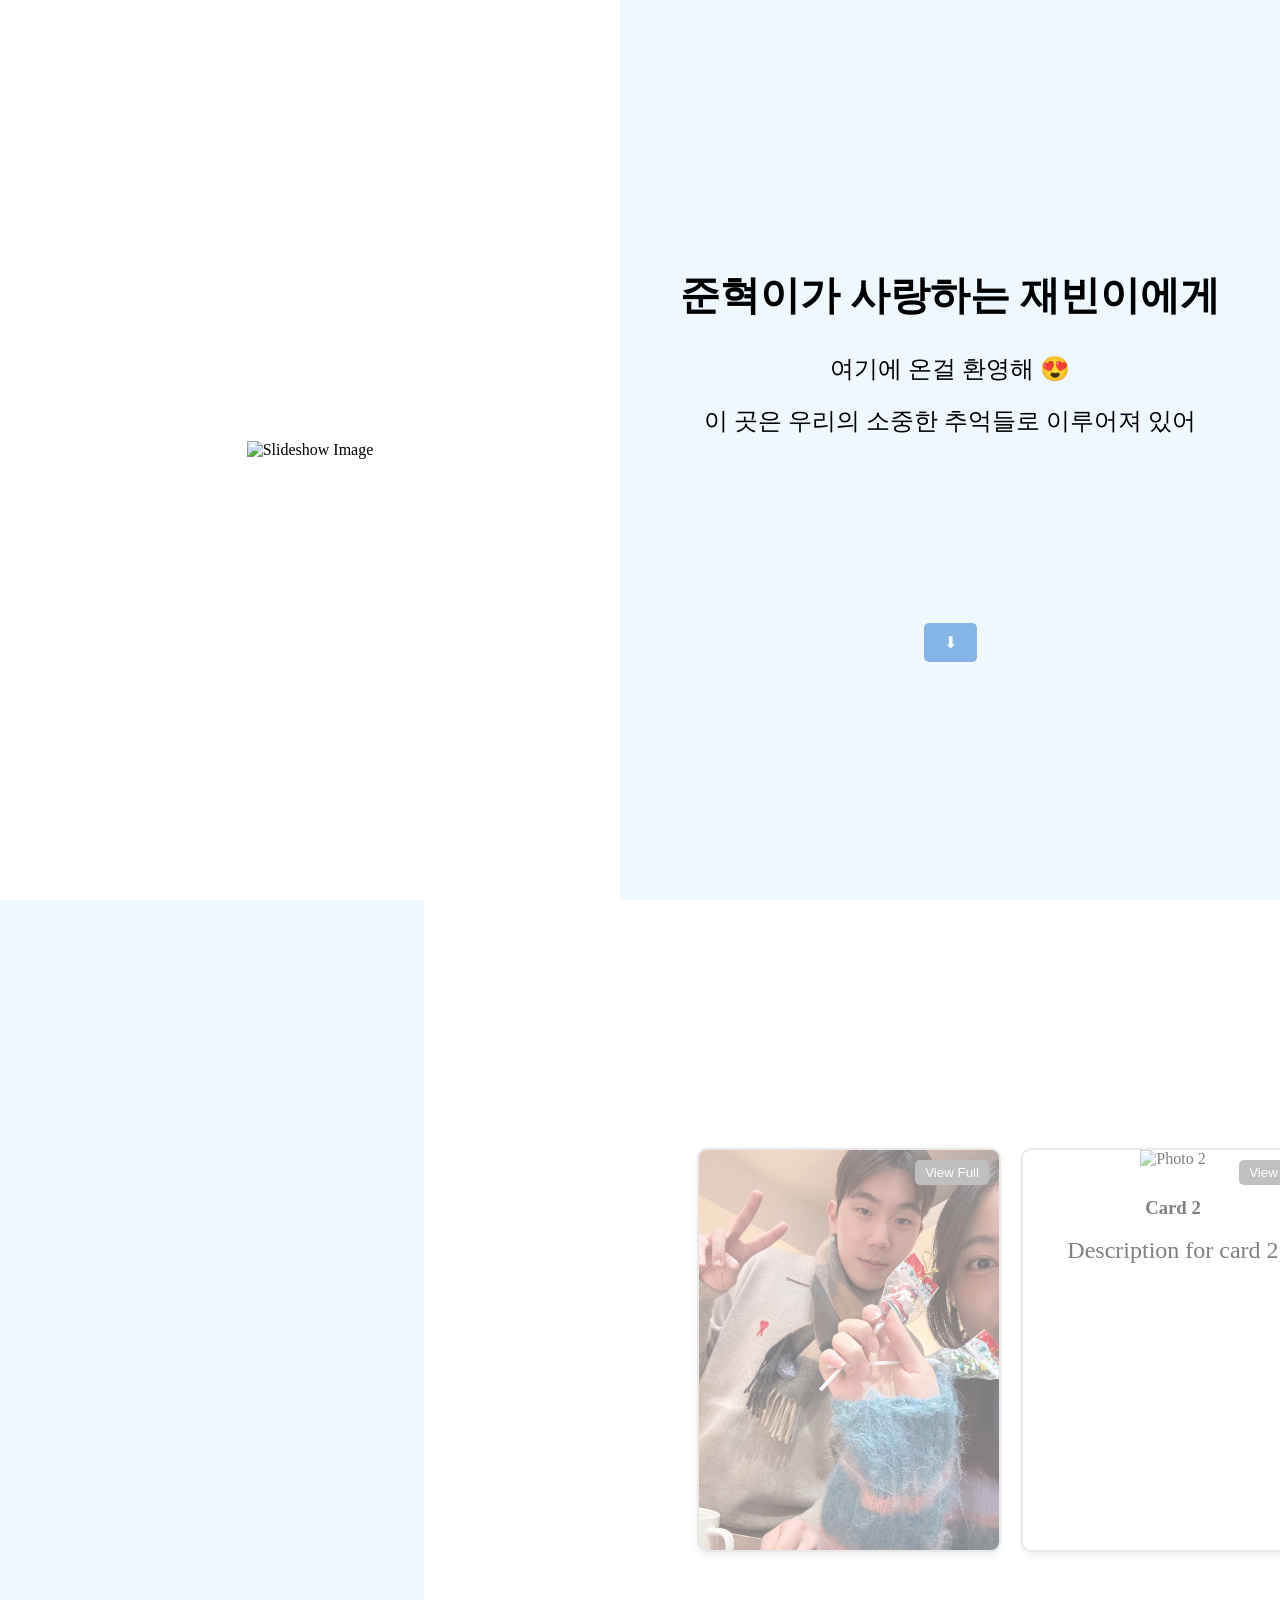
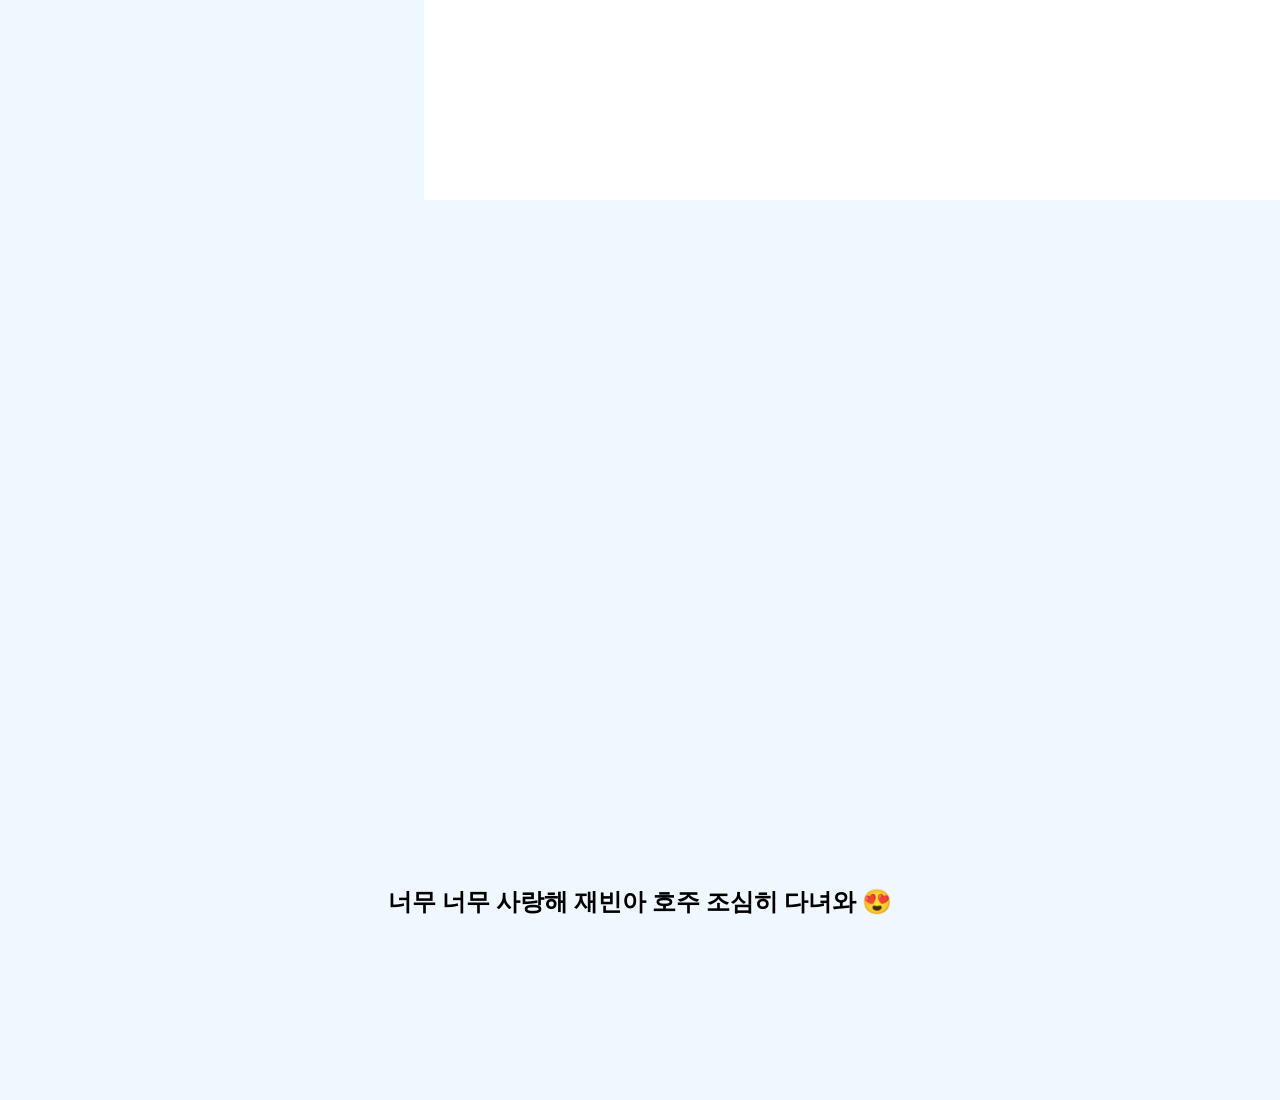
==== index.html @ f27ebbc4 "Initial commit 2" ====
<!DOCTYPE html>
<html lang="en">
  <head>
    <meta charset="UTF-8" />
    <meta name="viewport" content="width=device-width, initial-scale=1.0" />
    <title>준혁❤️재빈</title>
    <link rel="stylesheet" href="style.css" />
  </head>
  <body>
    <audio src="inspiring-piano-music-293598.mp3" autoplay loop></audio>
    <!-- 상단 영역 -->
    <div class="top-container">
      <!-- 왼쪽 이미지 영역 -->
      <div class="image-container">
        <img
          id="current-image"
          src="images/IMG_1219.jpeg"
          alt="Slideshow Image"
        />
      </div>
      <!-- 오른쪽 텍스트 영역 -->
      <div class="content-container">
        <h1 class="line" style="opacity: 0">준혁이가 사랑하는 재빈이에게</h1>
        <div class="line" style="opacity: 0">여기에 온걸 환영해 😍</div>
        <div class="line" style="opacity: 0">
          이 곳은 우리의 소중한 추억들로 이루어져 있어
        </div>
        <div class="line" style="opacity: 0">
          준혁이와 재빈이의 기록을 담는 공간이 되길 바래
        </div>
        <div class="line" style="opacity: 0">
          (아직 모든 기능이 완성된건 아니야 😝)
        </div>
        <div class="line" style="opacity: 0">아래 버튼을 눌러서 이동 !</div>

        <button id="scroll-btn" class="scroll-btn">⬇</button>
      </div>
    </div>

    <div class="split-container">
      <div class="left-section">
        <h2 id="left-title" class="newline" style="opacity: 0">
          카드를 하나씩 눌러봐
        </h2>
        <p id="left-content" class="newline" style="opacity: 0">
          우리의 추억이 담긴 카드들이야 😍
        </p>
        <p id="left-extra" class="newline" style="opacity: 0">
          (다 보고 나면 아래로 스크롤)
        </p>
      </div>
      <!-- 카드 영역 -->
      <div class="right-section">
        <div class="card-wrapper">
          <div class="card-container">
            <!-- 카드들이 동적으로 생성됩니다. -->
          </div>
        </div>
      </div>
    </div>
    <div class="top-container" id="finish">
      <div class="youtube-container">
        <iframe
          width="900"
          height="500"
          src="https://www.youtube.com/embed/영상ID"
          title="YouTube video player"
          frameborder="0"
          allow="accelerometer; autoplay; clipboard-write; encrypted-media; gyroscope; picture-in-picture"
          allowfullscreen
        >
        </iframe>
        <h2>너무 너무 사랑해 재빈아 호주 조심히 다녀와 😍</h2>
      </div>
    </div>

    <!-- 모달 팝업 (추가된 코드) -->
    <div id="image-modal" class="modal hidden">
      <div class="modal-content">
        <span id="close-modal" class="close-btn">&times;</span>
        <img id="modal-image" src="" alt="Full Image" />
      </div>
    </div>
    <script src="script.js"></script>
  </body>
</html>
---- style.css ----
/* 기본 스타일링 */
body {
  display: flex;
  flex-direction: column; /* 세로 방향으로 영역 배치 */
  justify-content: flex-start; /* 상단부터 배치 */
  align-items: center; /* 수평 중앙 정렬 */
  min-height: 100vh;
  margin: 0;
  background: #f0f0f0;
}

html {
  margin: 0;
  padding: 0;
  box-sizing: border-box;
  height: 100%;
}

h1 {
  font-size: 3rem; /* 제목 크기 설정 */
  margin: 0;
}

p {
  font-size: 1.5rem; /* 부제목 크기 설정 */
  margin-top: 10px;
}

/* 상단 영역 스타일링 */
.top-container {
  width: 100%; /* 화면 전체 너비 사용 */
  height: 100vh; /* 뷰포트 높이의 100% */
  display: flex; /* 중앙 정렬을 위해 flexbox 사용 */

  background-color: #f0f8ff; /* 배경색 설정 (원하는 색으로 변경 가능) */
  text-align: center;
}

.line {
  font-size: 1.5rem;
  margin: 10px 0;
  opacity: 0; /* 초기 상태에서 숨김 */
  transition: opacity 0.5s ease-in-out; /* 부드러운 전환 효과 */
}
.newline {
  font-size: 1.5rem;
  margin: 10px 0;
  opacity: 0; /* 초기 상태에서 숨김 */
}

.newline.transition {
  transition: opacity 0.5s ease-in; /* 부드러운 전환 효과 */
}
/* 왼쪽 이미지 영역 */
.image-container {
  flex: 1; /* 화면의 절반 차지 */
  display: flex;
  justify-content: center; /* 이미지 중앙 정렬 */
  align-items: center; /* 이미지 수직 중앙 정렬 */
  background-color: #ffffff;
}

.image-container img {
  max-width: 100%; /* 이미지가 컨테이너 너비를 넘지 않도록 제한 */
  max-height: 100%; /* 이미지가 컨테이너 높이를 넘지 않도록 제한 */
  object-fit: cover; /* 비율 유지하며 컨테이너에 맞춤 */
}

/* 오른쪽 텍스트 영역 */
.content-container {
  flex: 1; /* 화면의 절반 차지 */
  padding: 20px;
  display: flex;
  flex-direction: column;
  justify-content: center; /* 텍스트 수직 중앙 정렬 */
}

.content-container h1 {
  font-size: 2.5rem;
  margin-bottom: 20px;
}

.content-container p {
  font-size: 1.2rem;
}
/* 화살표 버튼 스타일 */
.scroll-btn {
  align-self: center; /* 수평 중앙 정렬 */
  position: relative;
  bottom: -20px; /* 중앙 하단으로 이동 */
  padding: 10px 20px;
  font-size: 1rem;
  background-color: #85b4e6;
  color: white;
  border: none;
  border-radius: 5px;
}

.scroll-btn:hover {
  background-color: #0056b3; /* 호버 시 색상 변경 */
}
/* 전체 컨테이너 */
.split-container {
  display: flex; /* Flexbox 사용 */
  width: 100%; /* 전체 화면 너비 사용 */
  height: 100vh; /* 전체 화면 높이 */
}

/* 좌측 섹션 */
.left-section {
  flex: 0 0 30%; /* 고정된 비율 (50%) */
  background-color: #f0f8ff; /* 원하는 배경색 설정 */
  display: flex;
  flex-direction: column;
  justify-content: center; /* 수직 중앙 정렬 */
  align-items: center; /* 수평 중앙 정렬 */
  padding: 20px;
  z-index: 2; /* 기본 z-index 값 */
}

/* 우측 섹션 (카드 영역) */
.right-section {
  flex: 0 0 70%; /* 우측 섹션이 화면의 절반 차지 */
  background-color: #ffffff; /* 원하는 배경색 설정 */
  display: flex;
  justify-content: center; /* 카드가 중앙에 위치하도록 설정 */
  align-items: center; /* 수직 중앙 정렬 */
}

/* 카드 래퍼 (카드 영역) */
.card-wrapper {
  max-width: 100%; /* 부모 요소의 너비를 넘지 않도록 제한 */
  height: 100vh; /* 뷰포트 높이의 100% */
  display: flex; /* 중앙 정렬을 위해 flexbox 사용 */
  flex-direction: column; /* 세로 방향 정렬 */
  justify-content: center; /* 수직 중앙 정렬 */
  align-items: center; /* 수평 중앙 정렬 */
  text-align: center;
}

/* 카드 컨테이너 */
.card-container {
  display: flex; /* 카드들을 가로로 나열 */
  transition: transform 0.5s ease; /* 부드러운 이동 애니메이션 */
}
/* 이미지 스타일링 */
.card-img {
  height: 100%;
}

/* 카드 내용 스타일링 */
.card-content {
  padding: 10px;
}

/* 포커스된 카드 (확대 효과) */
.card.focused {
  transform: scale(1.6);
  transition: transform 0.3s ease-in-out, box-shadow 0.3s ease-in-out;
  box-shadow: 0px 8px 12px rgba(0, 0, 0, 0.3);
}

/* 모든 카드에 부드러운 크기 변경 애니메이션 추가 */
.card {
  flex-shrink: 0;
  width: 300px;
  height: 400px;
  overflow: hidden; /* 카드 영역을 벗어난 내용 숨기기 */
  background: white;
  border-radius: 10px;
  border: 2px solid lightgray;
  box-shadow: 0px 4px 6px rgba(0, 0, 0, 0.1);
  margin-right: 20px;
  z-index: 1; /* 기본 z-index 값 */

  /* 크기와 투명도 변화 애니메이션 */
  transition: transform 0.3s ease-in-out, box-shadow 0.3s ease-in-out,
    opacity 0.3s ease-in-out;

  /* 기본적으로 흐림 효과 */
  opacity: 0.5; /* 흐림 정도를 설정 (0.5 = 반투명) */
}
.card {
  position: relative; /* 버튼 위치를 조정하기 위해 부모 요소에 상대 위치 설정 */
}

.popup-btn {
  position: absolute;
  top: 10px;
  right: 10px;
  background-color: gray;
  color: white;
  border: none;
  border-radius: 5px;
  padding: 5px 10px;
  cursor: pointer;
}

.popup-btn:hover {
  background-color: #0056b3;
}
/* 포커스된 카드 (확대 및 불투명) */
.card.focused {
  z-index: 10; /* 기본 z-index 값 */
  transform: scale(1.6); /* 클릭된 카드를 확대 */
  opacity: 1; /* 완전히 불투명하게 설정 */
}

/* 모달 기본 스타일 */
.modal {
  position: fixed;
  top: 0;
  left: 0;
  width: 100vw;
  height: 100vh;
  background-color: rgba(0, 0, 0, 0.8); /* 반투명 배경 */
  display: flex;
  justify-content: center;
  align-items: center;
  z-index: 1000; /* 다른 요소 위로 표시 */
}

/* 모달 숨김 상태 */
.hidden {
  display: none;
}

/* 모달 콘텐츠 */
.modal-content {
  position: relative;
}

.modal-content img {
  max-width: 90vw; /* 화면 너비의 최대값 */
  max-height: 80vh; /* 화면 높이의 최대값 */
}

/* 닫기 버튼 */
.close-btn {
  position: absolute;
  top: -10px;
  right: -10px;
  background-color: white;
  color: black;
  border-radius: 50%;
  width: 30px;
  height: 30px;
  display: flex;
  justify-content: center;
  align-items: center;
  font-size: 20px;
  font-weight: bold;
  cursor: pointer;
}

#finish {
  display: flex; /* Flexbox 활성화 */
  justify-content: center; /* 수평 중앙 정렬 */
  align-items: center; /* 수직 중앙 정렬 */
  height: 100vh; /* 화면 전체 높이 */
}
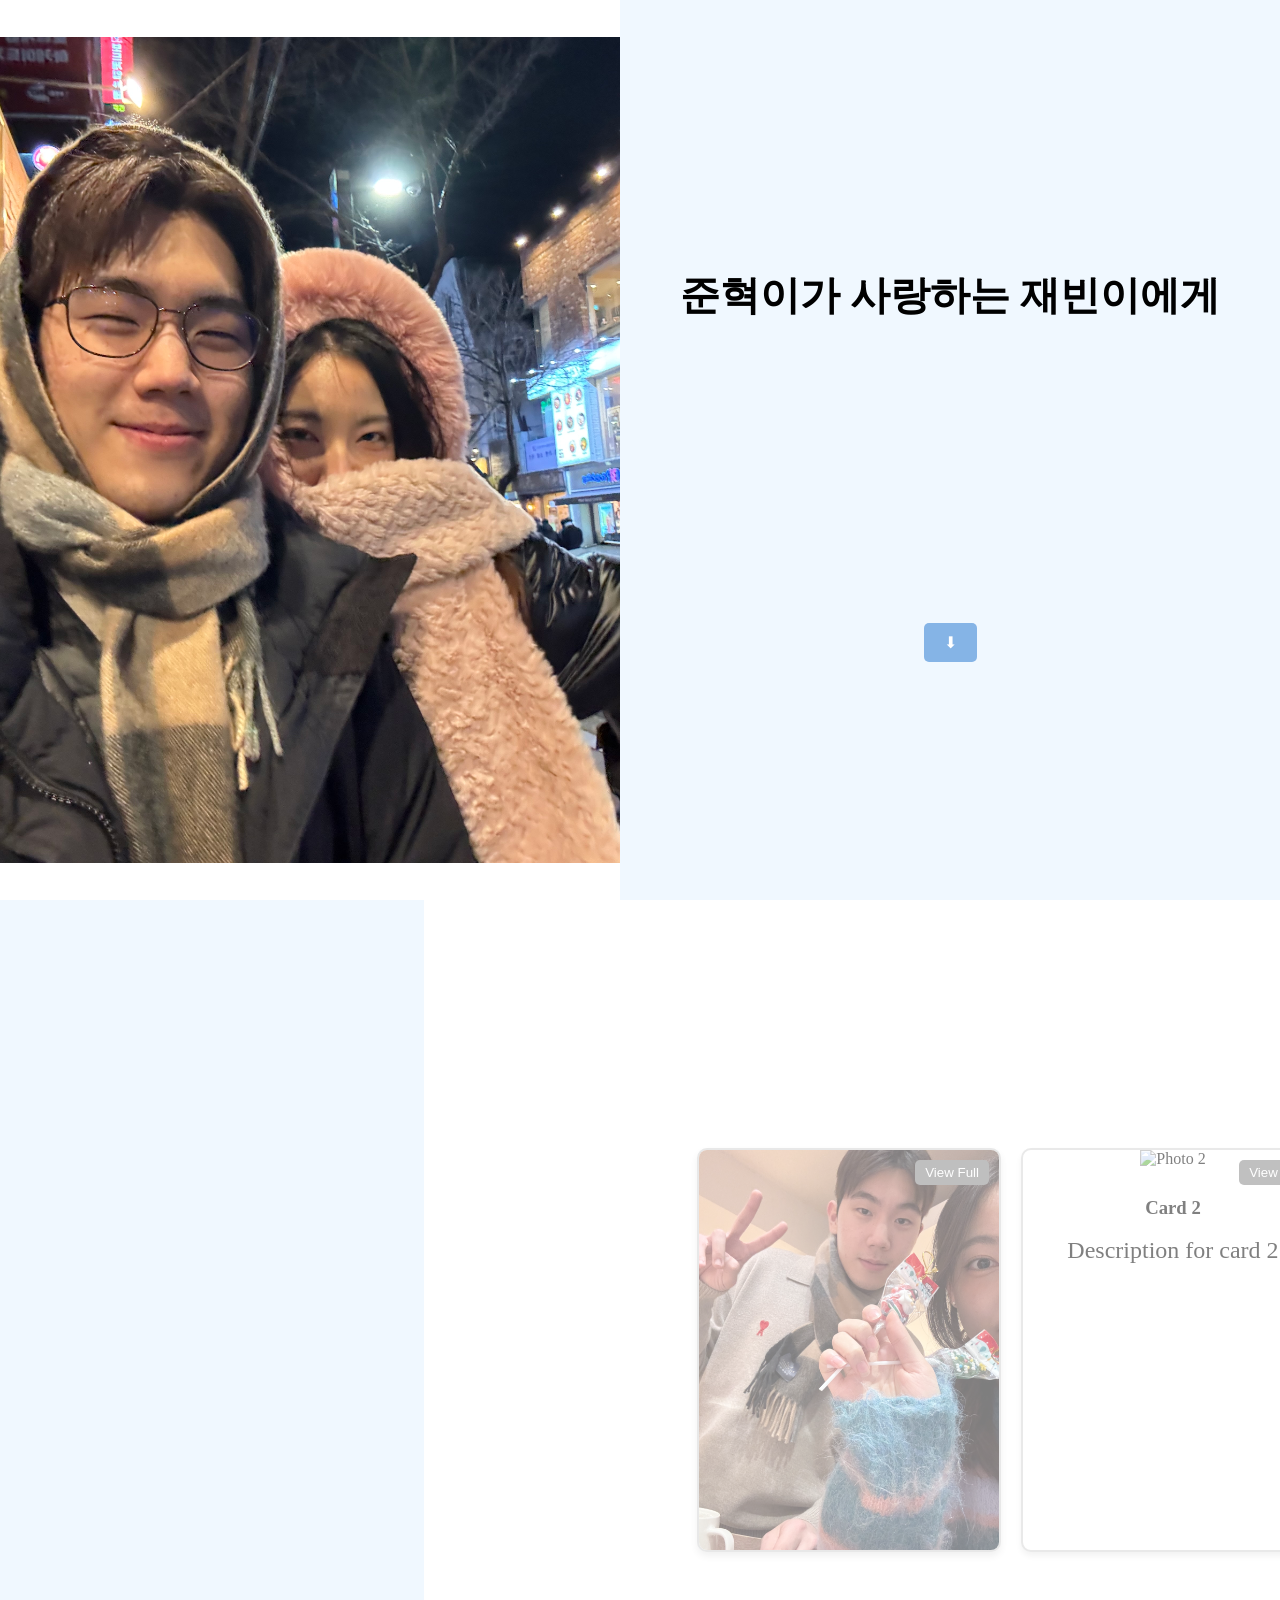
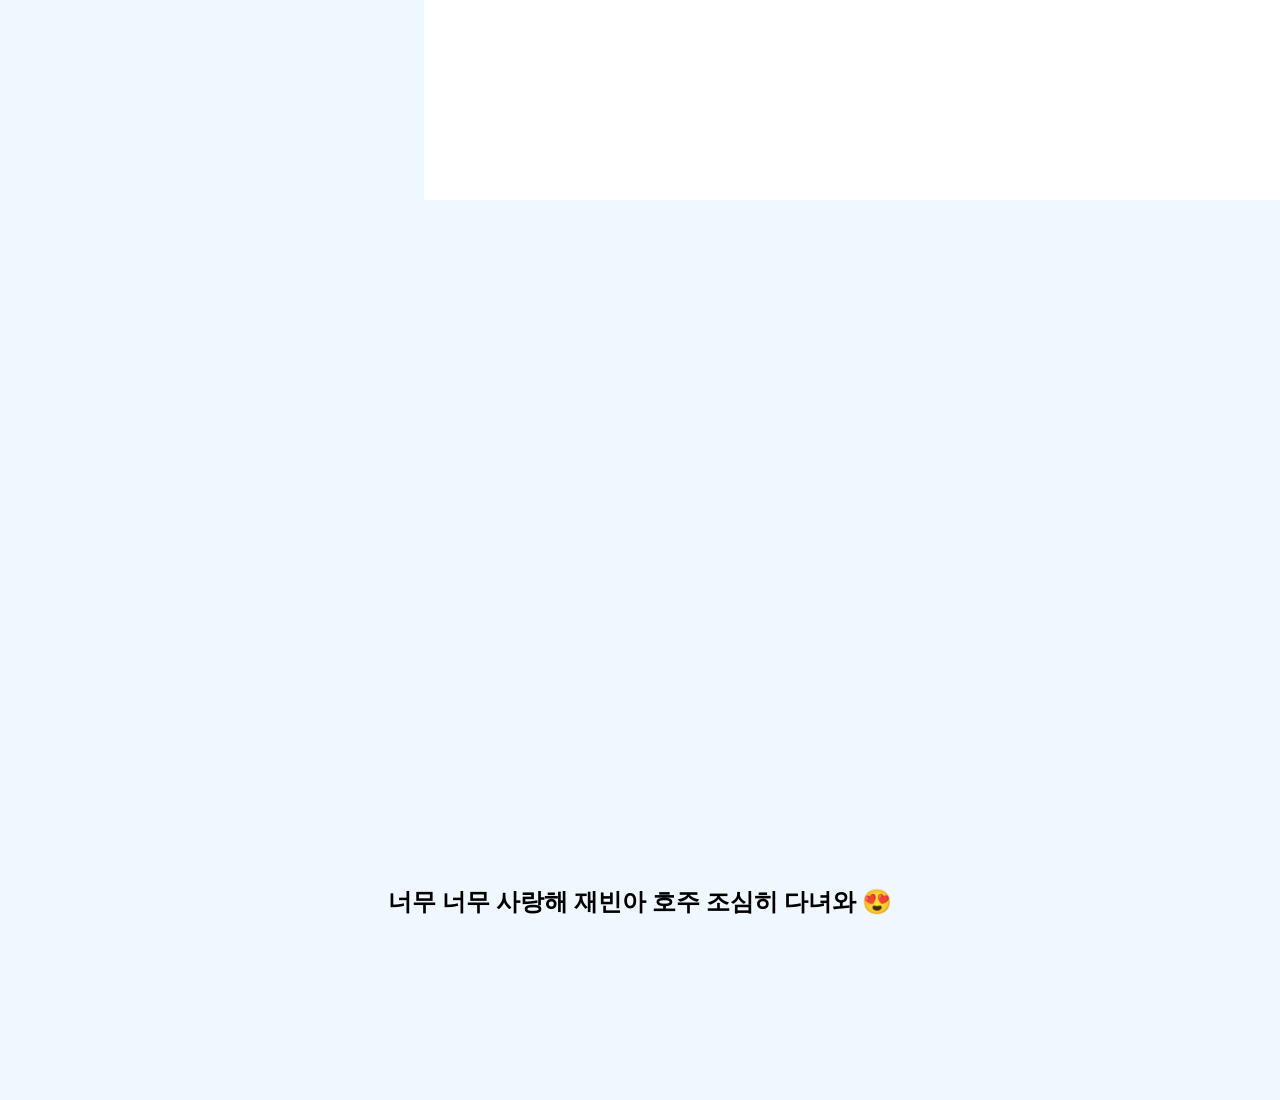
==== commit c02dba5e: "Initial commit 3" ====
--- a/index.html
+++ b/index.html
@@ -7,7 +7,7 @@
     <link rel="stylesheet" href="style.css" />
   </head>
   <body>
-    <audio src="inspiring-piano-music-293598.mp3" autoplay loop></audio>
+    <audio src="bgm.mp3" autoplay loop></audio>
     <!-- 상단 영역 -->
     <div class="top-container">
       <!-- 왼쪽 이미지 영역 -->
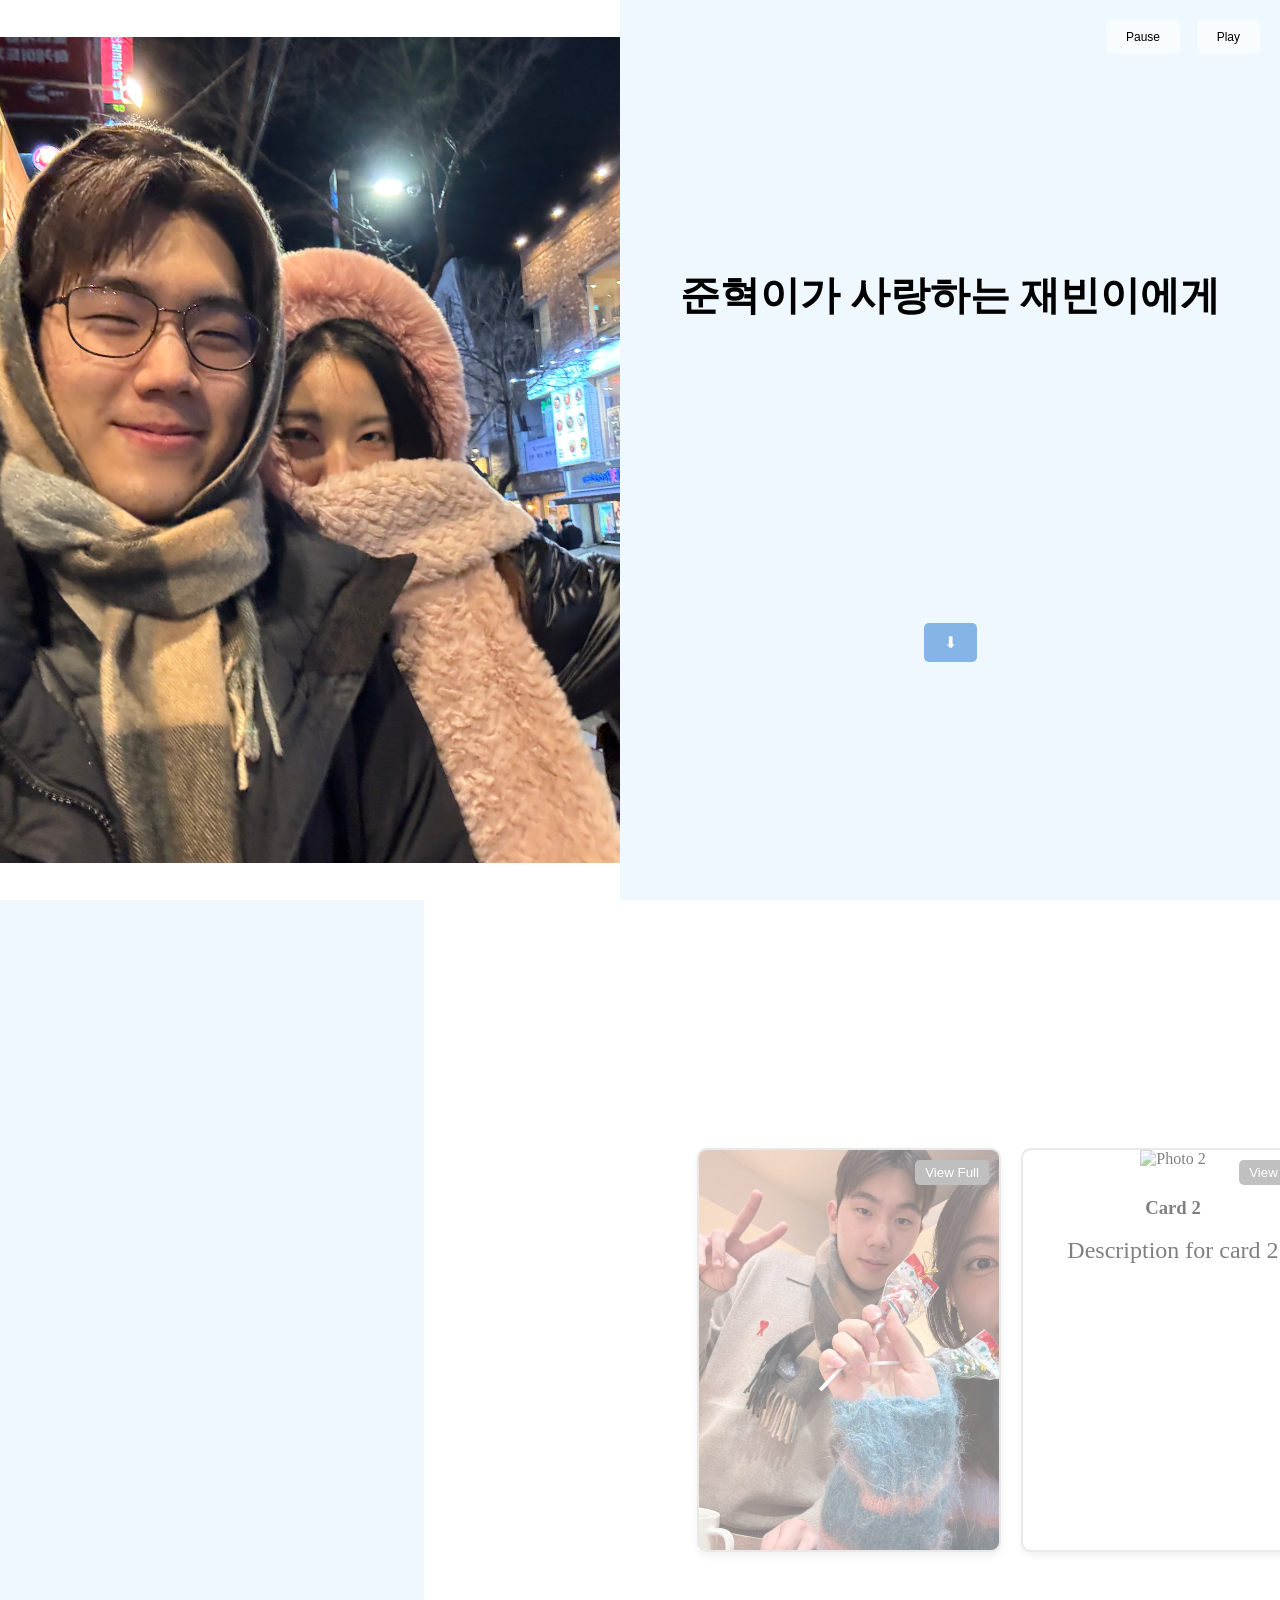
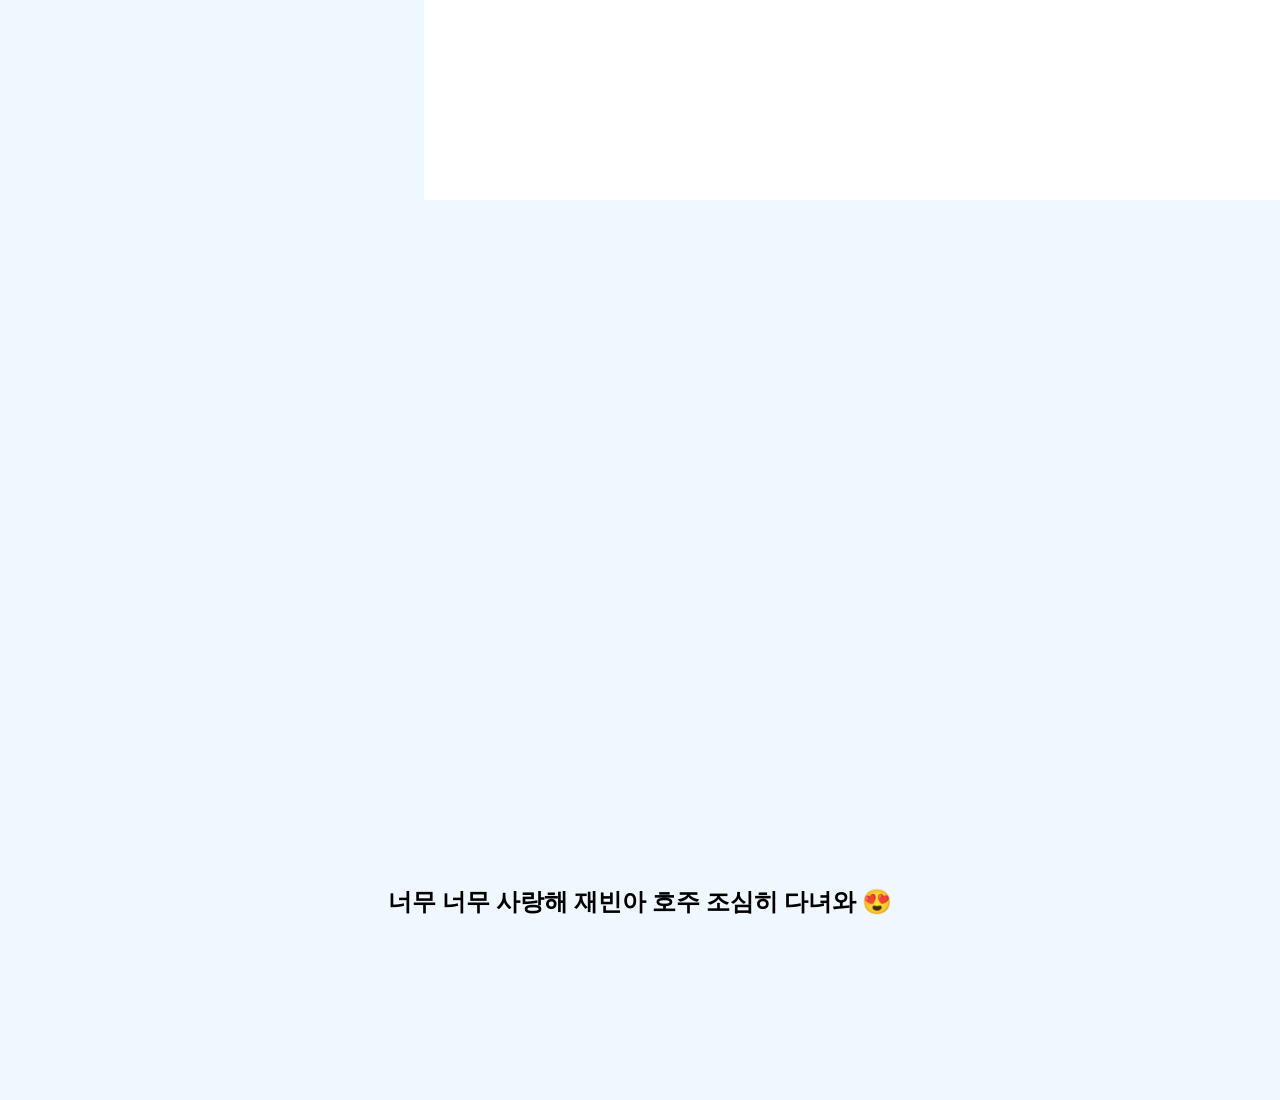
==== commit d43f56ee: "Initial commit 4" ====
--- a/index.html
+++ b/index.html
@@ -7,7 +7,22 @@
     <link rel="stylesheet" href="style.css" />
   </head>
   <body>
-    <audio src="bgm.mp3" autoplay loop></audio>
+    <audio id="bgm" src="bgm.mp3" loop></audio>
+    <button
+      id="play-btn"
+      class="play-btn"
+      onclick="document.getElementById('bgm').play()"
+    >
+      Play
+    </button>
+    <button
+      id="pause-btn"
+      class="play-btn"
+      onclick="document.getElementById('bgm').pause()"
+    >
+      Pause
+    </button>
+
     <!-- 상단 영역 -->
     <div class="top-container">
       <!-- 왼쪽 이미지 영역 -->
--- a/style.css
+++ b/style.css
@@ -183,6 +183,31 @@
 .card {
   position: relative; /* 버튼 위치를 조정하기 위해 부모 요소에 상대 위치 설정 */
 }
+/* Play 버튼 스타일 */
+/* Play/Pause 버튼 공통 스타일 */
+.play-btn {
+  position: fixed;
+  top: 20px; /* 상단에서 20px 떨어짐 */
+  right: 20px; /* 우측에서 시작 */
+  background-color: rgba(255, 255, 255, 0.5); /* 반투명 흰색 배경 */
+  border: none; /* 테두리 제거 */
+  padding: 10px 20px; /* 버튼 크기 조정 */
+  border-radius: 5px; /* 둥근 모서리 */
+  color: #000; /* 텍스트 색상 */
+  font-size: 12px; /* 텍스트 크기 */
+  cursor: pointer; /* 마우스 커서 변경 */
+  z-index: 1000; /* 다른 요소 위로 표시 */
+}
+
+/* Play/Pause 버튼 호버 효과 */
+.play-btn:hover {
+  background-color: rgba(255, 255, 255, 0.8); /* 호버 시 더 밝게 */
+}
+
+/* Pause 버튼 위치 조정 (Play 옆에 배치) */
+#pause-btn {
+  right: 100px; /* Play 버튼에서 왼쪽으로 이동 */
+}
 
 .popup-btn {
   position: absolute;
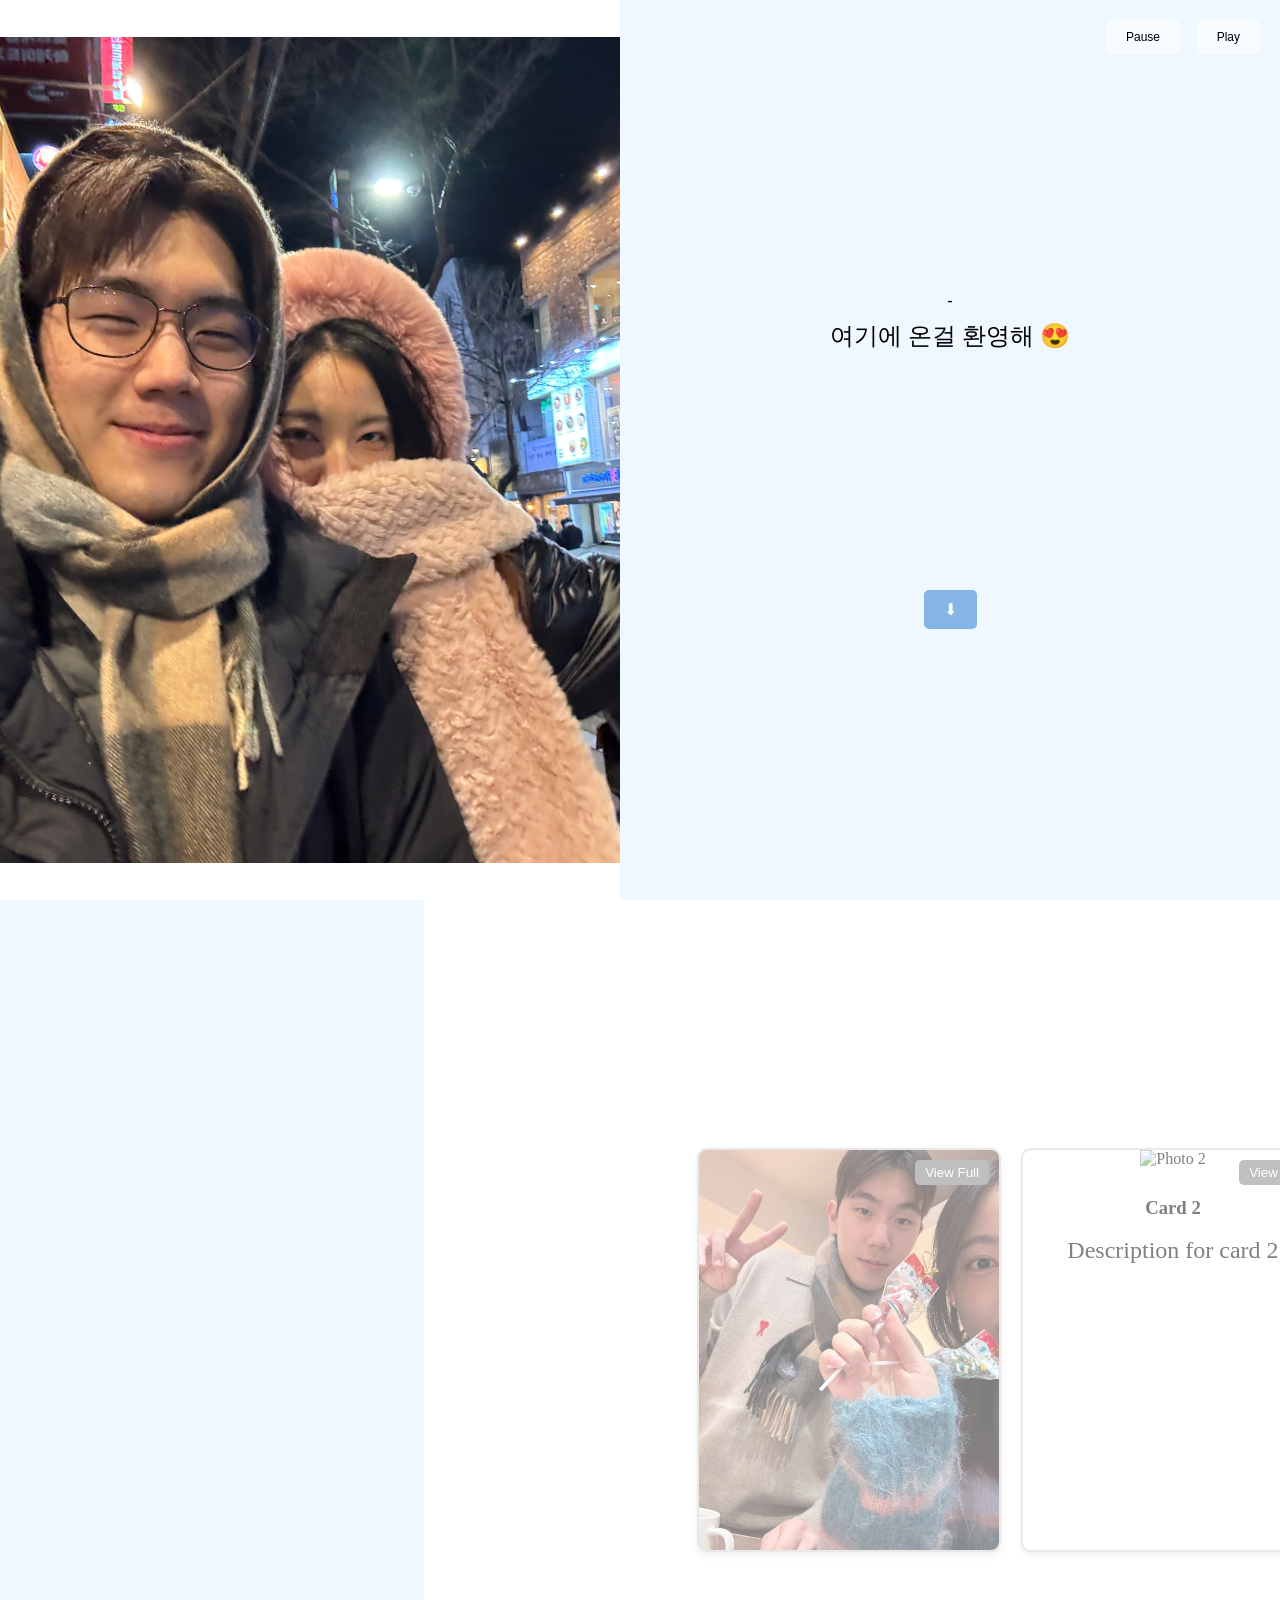
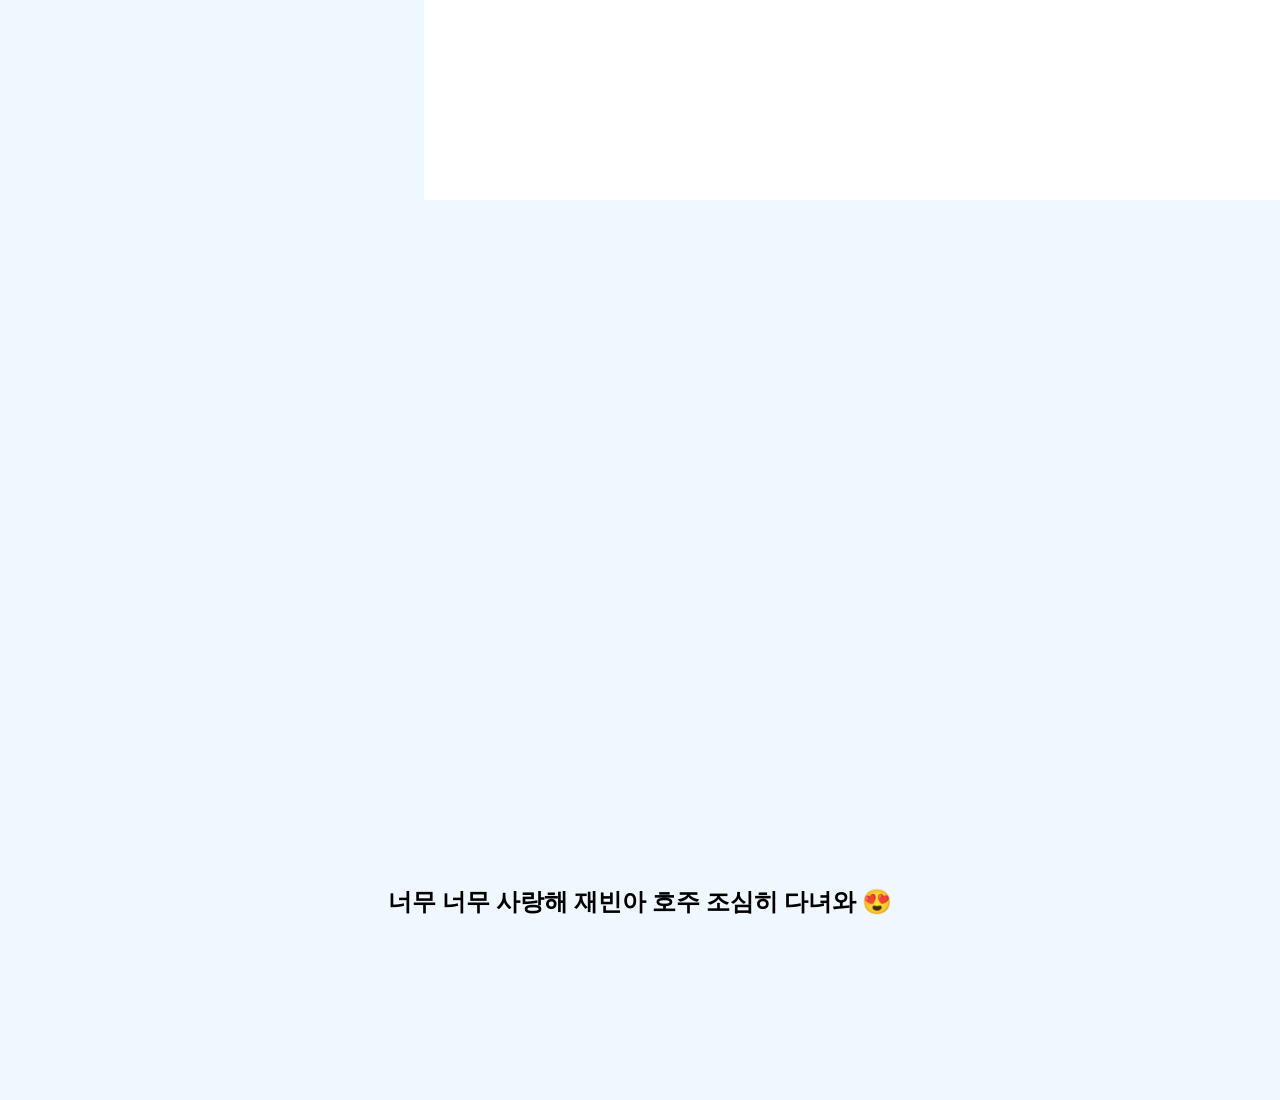
==== commit 2fa736e4: "Jaebin commit 1" ====
--- a/index.html
+++ b/index.html
@@ -35,7 +35,7 @@
       </div>
       <!-- 오른쪽 텍스트 영역 -->
       <div class="content-container">
-        <h1 class="line" style="opacity: 0">준혁이가 사랑하는 재빈이에게</h1>
+        -
         <div class="line" style="opacity: 0">여기에 온걸 환영해 😍</div>
         <div class="line" style="opacity: 0">
           이 곳은 우리의 소중한 추억들로 이루어져 있어
@@ -44,7 +44,7 @@
           준혁이와 재빈이의 기록을 담는 공간이 되길 바래
         </div>
         <div class="line" style="opacity: 0">
-          (아직 모든 기능이 완성된건 아니야 😝)
+          (우측 상단 play 버튼을 꼭 눌러 😝)
         </div>
         <div class="line" style="opacity: 0">아래 버튼을 눌러서 이동 !</div>
 
@@ -78,7 +78,7 @@
         <iframe
           width="900"
           height="500"
-          src="https://www.youtube.com/embed/영상ID"
+          src="https://www.youtube.com/embed/Y76ry5vLc8Q"
           title="YouTube video player"
           frameborder="0"
           allow="accelerometer; autoplay; clipboard-write; encrypted-media; gyroscope; picture-in-picture"
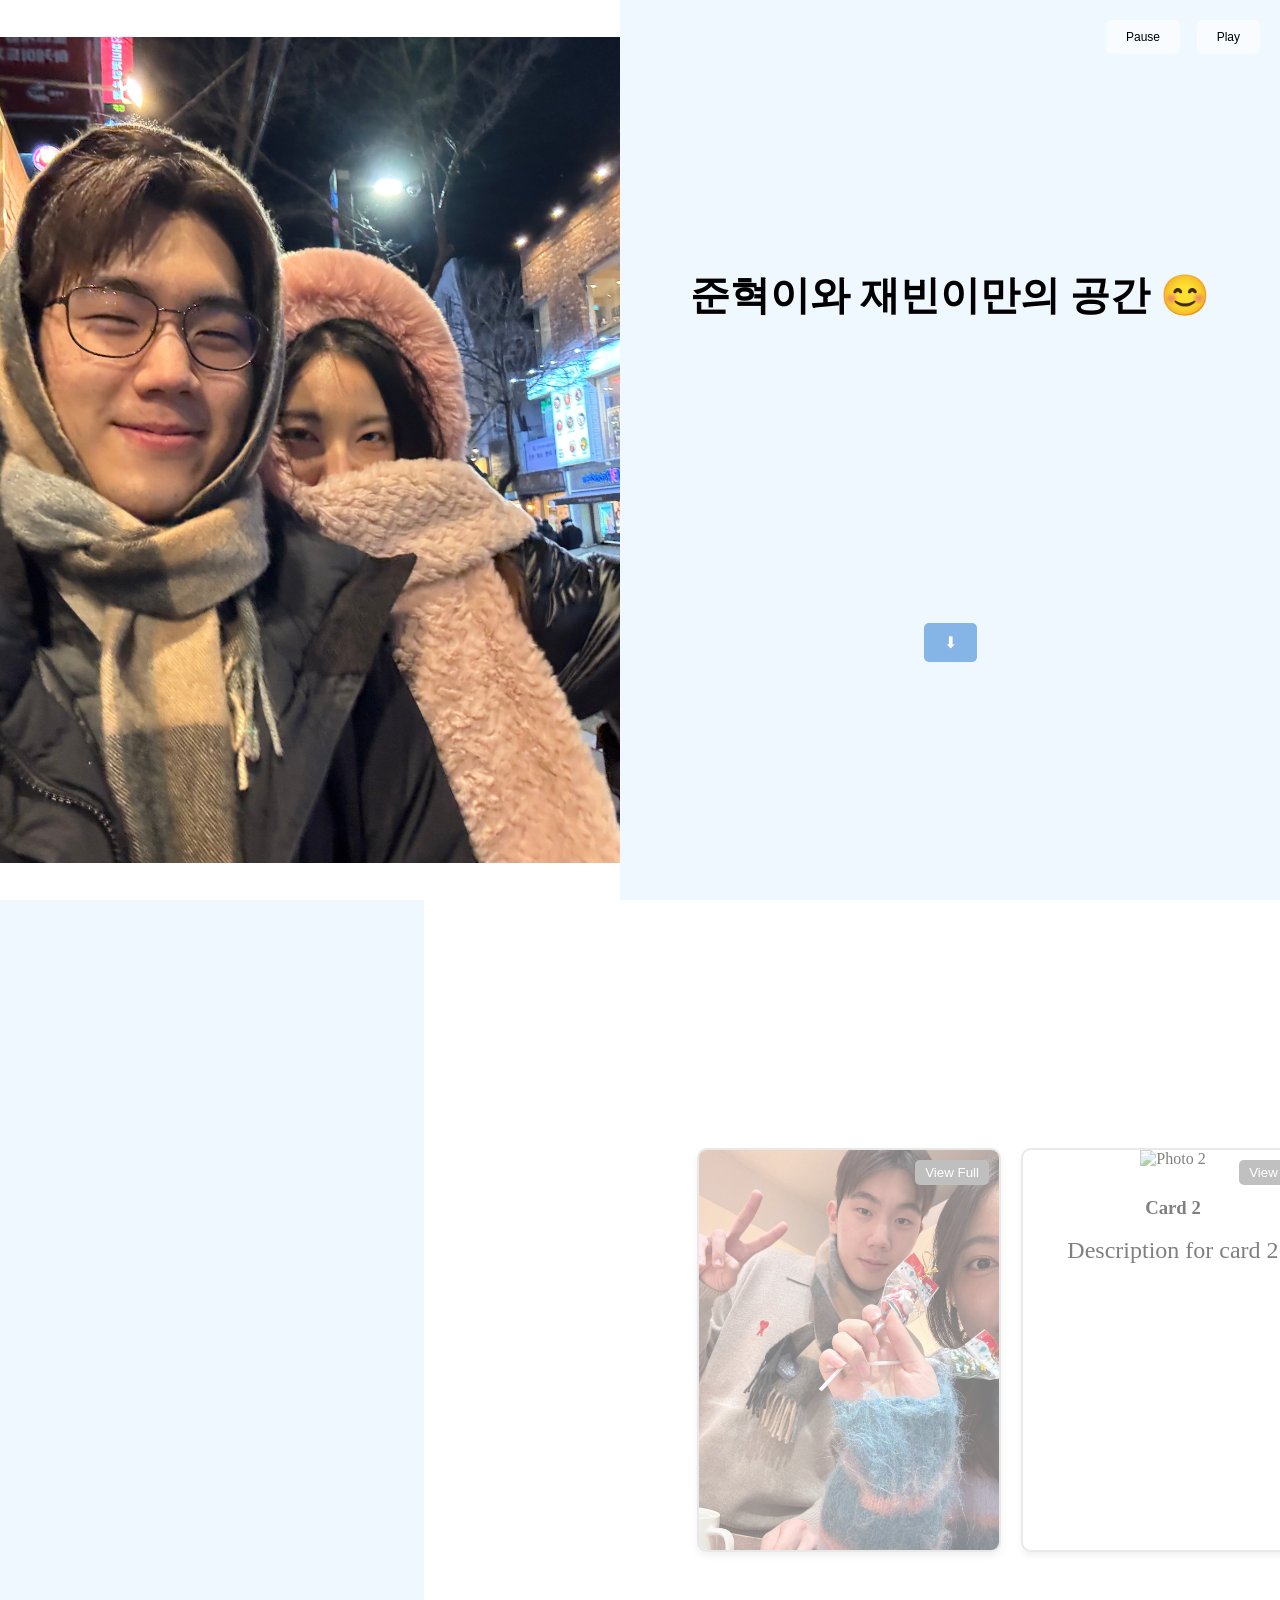
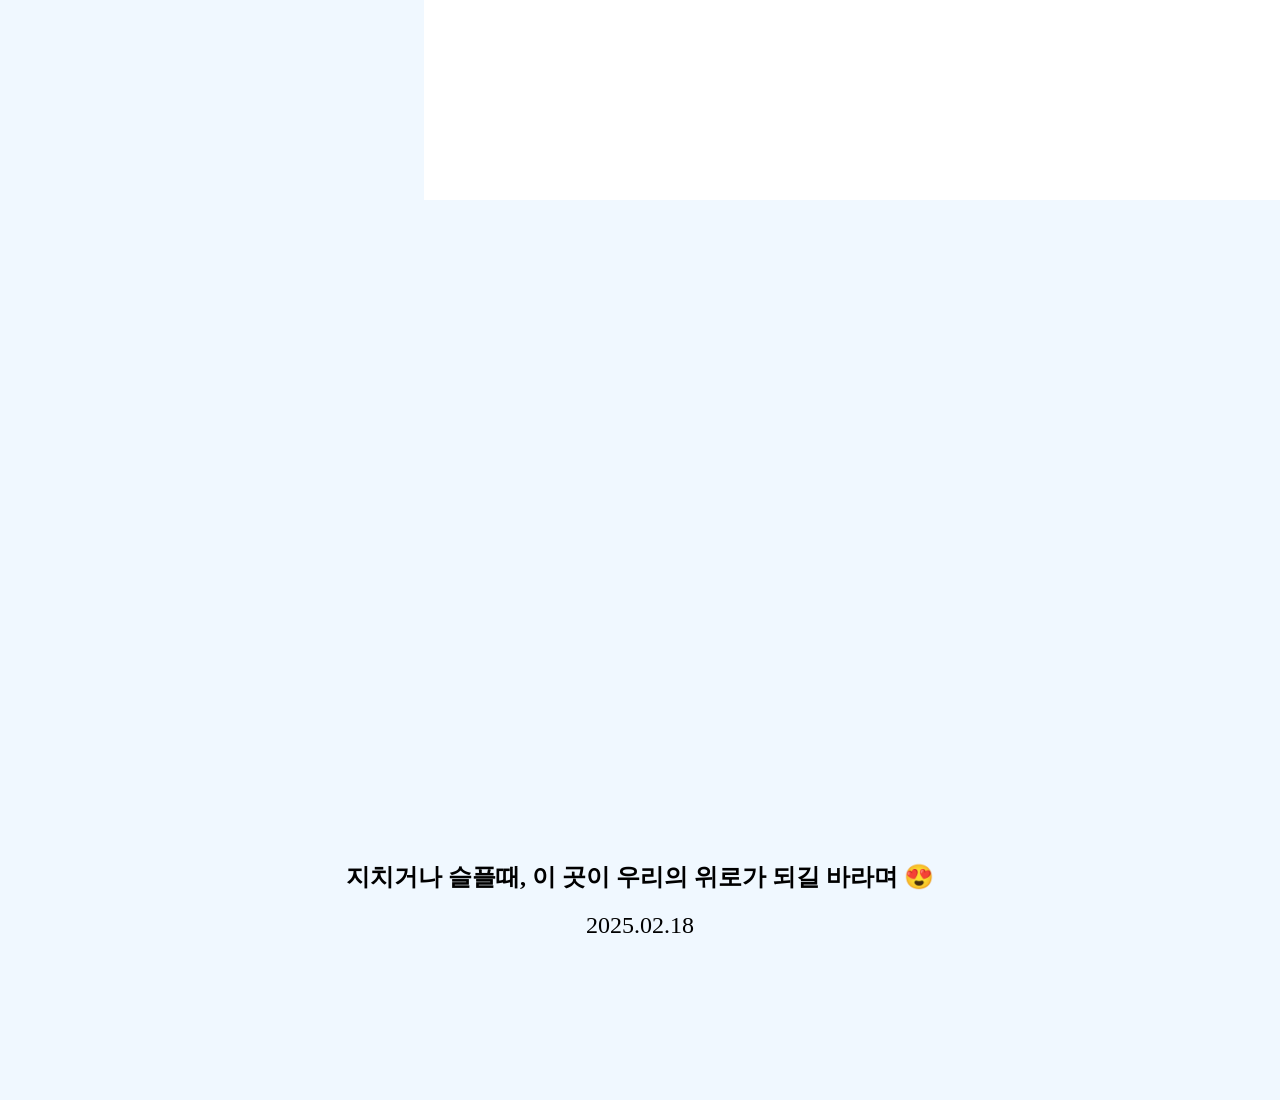
==== commit b7f23b9a: "Little text modifications" ====
--- a/index.html
+++ b/index.html
@@ -3,7 +3,8 @@
   <head>
     <meta charset="UTF-8" />
     <meta name="viewport" content="width=device-width, initial-scale=1.0" />
-    <title>준혁❤️재빈</title>
+    <title>Our Archive</title>
+    <link rel="icon" href="/images/android-chrome-192x192.png" />
     <link rel="stylesheet" href="style.css" />
   </head>
   <body>
@@ -35,7 +36,7 @@
       </div>
       <!-- 오른쪽 텍스트 영역 -->
       <div class="content-container">
-        -
+        <h1 class="line" style="opacity: 0">준혁이와 재빈이만의 공간 😊</h1>
         <div class="line" style="opacity: 0">여기에 온걸 환영해 😍</div>
         <div class="line" style="opacity: 0">
           이 곳은 우리의 소중한 추억들로 이루어져 있어
@@ -85,7 +86,8 @@
           allowfullscreen
         >
         </iframe>
-        <h2>너무 너무 사랑해 재빈아 호주 조심히 다녀와 😍</h2>
+        <h2>지치거나 슬플때, 이 곳이 우리의 위로가 되길 바라며 😍</h2>
+        <p>2025.02.18</p>
       </div>
     </div>
 
